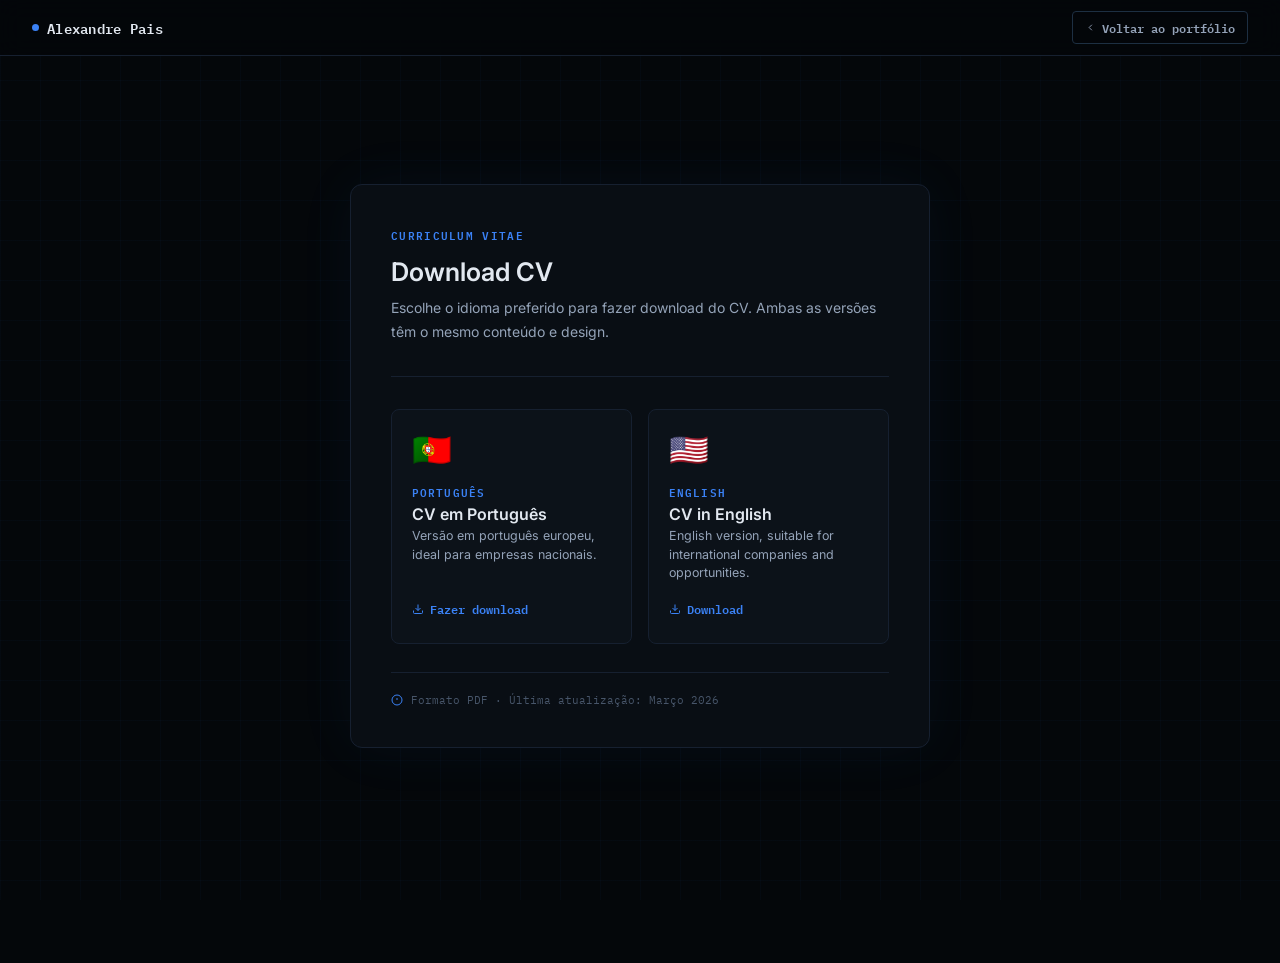
==== download.html @ 8b875305 "Added CV Download page + cvs" ====
<!DOCTYPE html>
<html lang="pt">
<head>
  <meta charset="UTF-8" />
  <meta name="viewport" content="width=device-width, initial-scale=1.0" />
  <title>Alexandre Pais — Download CV</title>
  <link rel="preconnect" href="https://fonts.googleapis.com" />
  <link href="https://fonts.googleapis.com/css2?family=IBM+Plex+Mono:wght@400;600&family=Inter:wght@400;500;600&display=swap" rel="stylesheet" />
  <style>
    :root {
      --bg:       #04070a;
      --surface:  #090e14;
      --surface2: #0c1219;
      --border:   #162030;
      --border2:  #1d2f42;
      --accent:   #3b82f6;
      --accent-d: #1d4ed8;
      --accent-g: #60a5fa;
      --accent-glow: rgba(59,130,246,0.15);
      --text:     #e2e8f0;
      --sub:      #94a3b8;
      --muted:    #475569;
      --mono:     'IBM Plex Mono', monospace;
      --sans:     'Inter', sans-serif;
    }

    *, *::before, *::after { box-sizing: border-box; margin: 0; padding: 0; }

    html, body {
      height: 100%;
      background: var(--bg);
      color: var(--text);
      font-family: var(--sans);
      overflow-x: hidden;
    }

    /* ── Scrollbar ── */
    ::-webkit-scrollbar { width: 4px; }
    ::-webkit-scrollbar-track { background: var(--bg); }
    ::-webkit-scrollbar-thumb { background: var(--border2); border-radius: 2px; }

    /* ── Grid background ── */
    body::before {
      content: '';
      position: fixed; inset: 0;
      background-image:
        linear-gradient(rgba(59,130,246,0.03) 1px, transparent 1px),
        linear-gradient(90deg, rgba(59,130,246,0.03) 1px, transparent 1px);
      background-size: 40px 40px;
      pointer-events: none;
      z-index: 0;
    }

    /* ── Nav ── */
    nav {
      position: fixed; top: 0; left: 0; right: 0; z-index: 100;
      display: flex; align-items: center; justify-content: space-between;
      padding: 0 2rem; height: 56px;
      background: rgba(4,7,10,0.85);
      backdrop-filter: blur(12px);
      border-bottom: 1px solid var(--border);
    }
    .nav-brand {
      display: flex; align-items: center; gap: 0.5rem;
      font-family: var(--mono); font-size: 0.85rem; font-weight: 600;
      color: var(--text); text-decoration: none; letter-spacing: 0.02em;
    }
    .nav-brand .dot { width: 7px; height: 7px; border-radius: 50%; background: var(--accent); }
    .nav-back {
      font-family: var(--mono); font-size: 0.72rem; font-weight: 600;
      color: var(--sub); text-decoration: none;
      padding: 0.35rem 0.75rem;
      border: 1px solid var(--border2); border-radius: 4px;
      transition: all 0.15s; display: flex; align-items: center; gap: 0.4rem;
    }
    .nav-back:hover { color: var(--text); border-color: var(--sub); }
    .nav-back svg { width: 11px; height: 11px; }

    /* ── Main ── */
    main {
      position: relative; z-index: 1;
      min-height: 100vh;
      display: flex; align-items: center; justify-content: center;
      padding: 5rem 1.5rem 3rem;
    }

    .card {
      width: 100%; max-width: 580px;
      background: var(--surface);
      border: 1px solid var(--border);
      border-radius: 12px;
      padding: 2.5rem;
      box-shadow: 0 0 60px rgba(59,130,246,0.06);
    }

    /* ── Card header ── */
    .card-label {
      font-family: var(--mono); font-size: 0.68rem; font-weight: 600;
      color: var(--accent); letter-spacing: 0.12em; text-transform: uppercase;
      margin-bottom: 0.75rem;
    }
    .card-title {
      font-size: 1.6rem; font-weight: 600;
      color: var(--text); line-height: 1.25;
      margin-bottom: 0.5rem;
    }
    .card-sub {
      font-size: 0.875rem; color: var(--sub); line-height: 1.7;
      margin-bottom: 2rem;
    }

    /* ── Divider ── */
    .divider {
      height: 1px; background: var(--border);
      margin-bottom: 2rem;
    }

    /* ── CV Option cards ── */
    .cv-options {
      display: grid; grid-template-columns: 1fr 1fr; gap: 1rem;
    }
    @media (max-width: 480px) {
      .cv-options { grid-template-columns: 1fr; }
    }

    .cv-card {
      background: var(--surface2);
      border: 1px solid var(--border);
      border-radius: 8px;
      padding: 1.5rem 1.25rem;
      text-decoration: none;
      display: flex; flex-direction: column; gap: 1rem;
      transition: all 0.2s; cursor: pointer;
      position: relative; overflow: hidden;
    }
    .cv-card::before {
      content: '';
      position: absolute; top: 0; left: 0; right: 0; height: 2px;
      background: var(--accent);
      transform: scaleX(0); transform-origin: left;
      transition: transform 0.25s ease;
    }
    .cv-card:hover {
      border-color: rgba(59,130,246,0.4);
      background: rgba(12,18,25,0.9);
      box-shadow: 0 0 30px rgba(59,130,246,0.08);
      transform: translateY(-2px);
    }
    .cv-card:hover::before { transform: scaleX(1); }

    .cv-flag {
      font-size: 2rem; line-height: 1;
    }
    .cv-lang {
      font-family: var(--mono); font-size: 0.7rem; font-weight: 600;
      color: var(--accent); letter-spacing: 0.1em; text-transform: uppercase;
      margin-bottom: 0.2rem;
    }
    .cv-name {
      font-size: 1rem; font-weight: 600; color: var(--text);
      margin-bottom: 0.2rem;
    }
    .cv-desc {
      font-size: 0.78rem; color: var(--sub); line-height: 1.5;
    }
    .cv-btn {
      display: flex; align-items: center; gap: 0.4rem;
      font-family: var(--mono); font-size: 0.72rem; font-weight: 600;
      color: var(--accent);
      margin-top: auto;
    }
    .cv-btn svg { width: 12px; height: 12px; flex-shrink: 0; }

    /* ── Footer note ── */
    .card-note {
      margin-top: 1.75rem;
      padding-top: 1.25rem;
      border-top: 1px solid var(--border);
      display: flex; align-items: center; gap: 0.5rem;
      font-family: var(--mono); font-size: 0.68rem; color: var(--muted);
    }
    .card-note svg { width: 12px; height: 12px; flex-shrink: 0; color: var(--accent); }

    /* ── Footer ── */
    footer {
      position: relative; z-index: 1;
      text-align: center;
      padding: 1.5rem;
      border-top: 1px solid var(--border);
      font-family: var(--mono); font-size: 0.68rem; color: var(--muted);
    }
    footer a { color: var(--accent); text-decoration: none; }
    footer a:hover { text-decoration: underline; }
  </style>
</head>
<body>

  <!-- Nav -->
  <nav>
    <a href="index.html" class="nav-brand">
      <div class="dot"></div>
      Alexandre Pais
    </a>
    <a href="index.html" class="nav-back">
      <svg viewBox="0 0 24 24" fill="none" stroke="currentColor" stroke-width="2">
        <polyline points="15 18 9 12 15 6"/>
      </svg>
      Voltar ao portfólio
    </a>
  </nav>

  <main>
    <div class="card">
      <p class="card-label">Curriculum Vitae</p>
      <h1 class="card-title">Download CV</h1>
      <p class="card-sub">Escolhe o idioma preferido para fazer download do CV. Ambas as versões têm o mesmo conteúdo e design.</p>

      <div class="divider"></div>

      <div class="cv-options">

        <!-- Portuguese -->
        <a href="Alexandre_Pais_CV.pdf" download="Alexandre_Pais_CV_PT.pdf" class="cv-card">
          <div class="cv-flag">🇵🇹</div>
          <div>
            <p class="cv-lang">Português</p>
            <p class="cv-name">CV em Português</p>
            <p class="cv-desc">Versão em português europeu, ideal para empresas nacionais.</p>
          </div>
          <div class="cv-btn">
            <svg viewBox="0 0 24 24" fill="none" stroke="currentColor" stroke-width="2">
              <path d="M21 15v4a2 2 0 0 1-2 2H5a2 2 0 0 1-2-2v-4"/>
              <polyline points="7 10 12 15 17 10"/>
              <line x1="12" y1="15" x2="12" y2="3"/>
            </svg>
            Fazer download
          </div>
        </a>

        <!-- English -->
        <a href="Alexandre_Pais_CV_EN.pdf" download="Alexandre_Pais_CV_EN.pdf" class="cv-card">
          <div class="cv-flag">🇺🇸</div>
          <div>
            <p class="cv-lang">English</p>
            <p class="cv-name">CV in English</p>
            <p class="cv-desc">English version, suitable for international companies and opportunities.</p>
          </div>
          <div class="cv-btn">
            <svg viewBox="0 0 24 24" fill="none" stroke="currentColor" stroke-width="2">
              <path d="M21 15v4a2 2 0 0 1-2 2H5a2 2 0 0 1-2-2v-4"/>
              <polyline points="7 10 12 15 17 10"/>
              <line x1="12" y1="15" x2="12" y2="3"/>
            </svg>
            Download
          </div>
        </a>

      </div>

      <div class="card-note">
        <svg viewBox="0 0 24 24" fill="none" stroke="currentColor" stroke-width="2">
          <circle cx="12" cy="12" r="10"/><line x1="12" y1="8" x2="12" y2="12"/><line x1="12" y1="16" x2="12.01" y2="16"/>
        </svg>
        Formato PDF · Última atualização: Março 2026
      </div>
    </div>
  </main>

  <footer>
    © 2026 Alexandre Pais —
    <a href="https://github.com/AlexPaisDev" target="_blank">GitHub</a> ·
    <a href="https://linkedin.com/in/alexandre-pais-6740a91b2" target="_blank">LinkedIn</a>
  </footer>

</body>
</html>
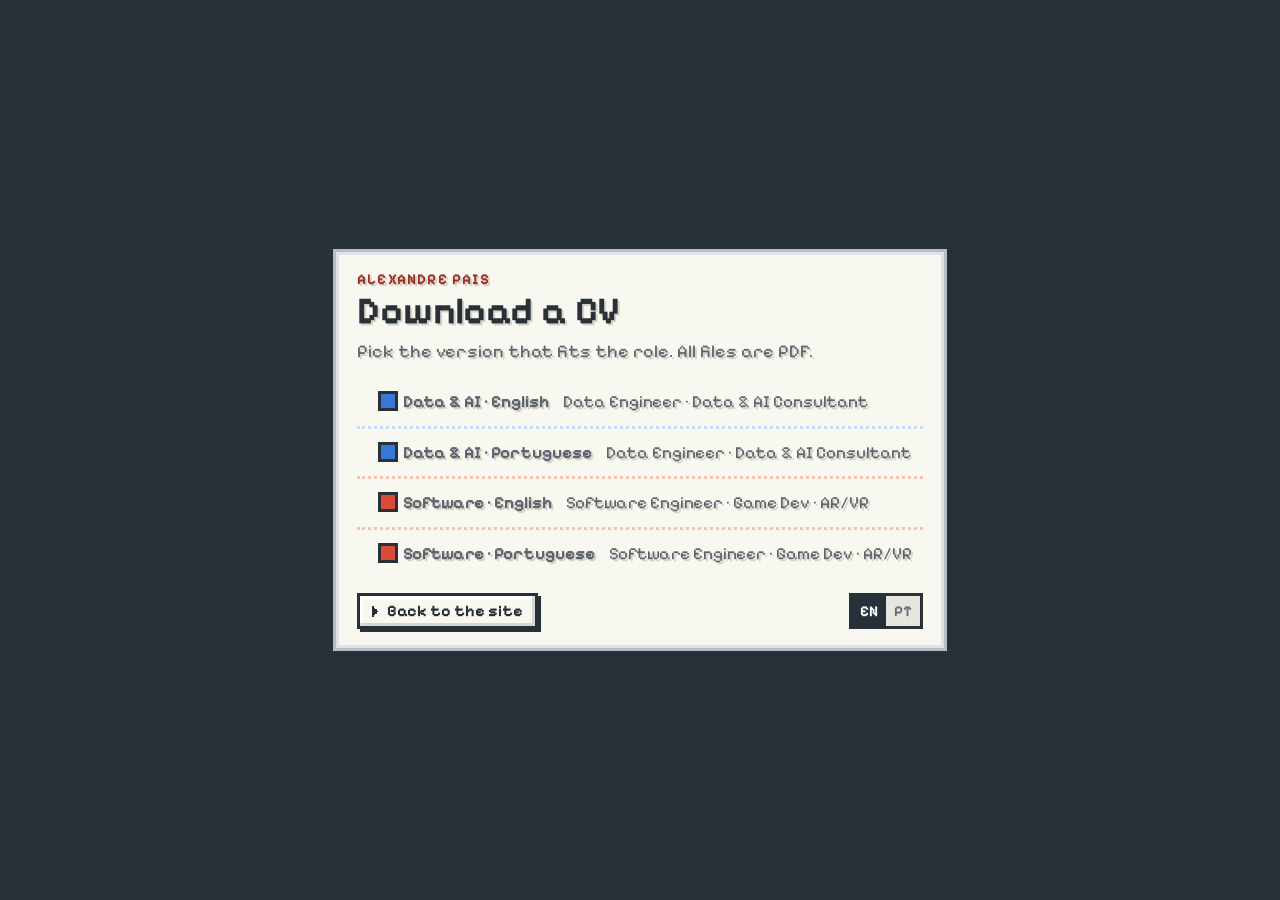
==== commit 514f1e1b: "Rebuild site as a two-sided pixel portfolio (data & software) - Start page lets visitors pick a side" ====
--- a/download.html
+++ b/download.html
@@ -1,276 +1,76 @@
 <!DOCTYPE html>
-<html lang="pt">
+<!--
+  CV DOWNLOAD PAGE. Lists every CV PDF in the repository root.
+  The PDFs are built by tools/cv/build_cvs.py (see README). To add a CV, add one <li> below.
+-->
+<html lang="en">
 <head>
-  <meta charset="UTF-8" />
-  <meta name="viewport" content="width=device-width, initial-scale=1.0" />
-  <title>Alexandre Pais — Download CV</title>
-  <link rel="preconnect" href="https://fonts.googleapis.com" />
-  <link href="https://fonts.googleapis.com/css2?family=IBM+Plex+Mono:wght@400;600&family=Inter:wght@400;500;600&display=swap" rel="stylesheet" />
+  <meta charset="UTF-8">
+  <meta name="viewport" content="width=device-width, initial-scale=1">
+  <title>Alexandre Pais · CV</title>
+  <meta name="description" content="Download Alexandre Pais's CV: Data & AI or Software Engineering, in English or Portuguese.">
+  <meta name="theme-color" content="#283038">
+  <link rel="canonical" href="https://alexpaisdev.github.io/download.html">
+  <meta property="og:title" content="Alexandre Pais · CV">
+  <meta property="og:image" content="https://alexpaisdev.github.io/assets/img/og-image.png">
+  <link rel="icon" href="assets/img/favicon.svg" type="image/svg+xml">
+  <link rel="apple-touch-icon" href="assets/img/apple-touch-icon.png">
+  <link rel="preconnect" href="https://fonts.googleapis.com">
+  <link rel="preconnect" href="https://fonts.gstatic.com" crossorigin>
+  <link href="https://fonts.googleapis.com/css2?family=Pixelify+Sans:wght@400;500;600;700&display=swap" rel="stylesheet">
+  <link rel="stylesheet" href="assets/css/pixel.css">
   <style>
-    :root {
-      --bg:       #04070a;
-      --surface:  #090e14;
-      --surface2: #0c1219;
-      --border:   #162030;
-      --border2:  #1d2f42;
-      --accent:   #3b82f6;
-      --accent-d: #1d4ed8;
-      --accent-g: #60a5fa;
-      --accent-glow: rgba(59,130,246,0.15);
-      --text:     #e2e8f0;
-      --sub:      #94a3b8;
-      --muted:    #475569;
-      --mono:     'IBM Plex Mono', monospace;
-      --sans:     'Inter', sans-serif;
-    }
-
-    *, *::before, *::after { box-sizing: border-box; margin: 0; padding: 0; }
-
-    html, body {
-      height: 100%;
-      background: var(--bg);
-      color: var(--text);
-      font-family: var(--sans);
-      overflow-x: hidden;
-    }
-
-    /* ── Scrollbar ── */
-    ::-webkit-scrollbar { width: 4px; }
-    ::-webkit-scrollbar-track { background: var(--bg); }
-    ::-webkit-scrollbar-thumb { background: var(--border2); border-radius: 2px; }
-
-    /* ── Grid background ── */
-    body::before {
-      content: '';
-      position: fixed; inset: 0;
-      background-image:
-        linear-gradient(rgba(59,130,246,0.03) 1px, transparent 1px),
-        linear-gradient(90deg, rgba(59,130,246,0.03) 1px, transparent 1px);
-      background-size: 40px 40px;
-      pointer-events: none;
-      z-index: 0;
-    }
-
-    /* ── Nav ── */
-    nav {
-      position: fixed; top: 0; left: 0; right: 0; z-index: 100;
-      display: flex; align-items: center; justify-content: space-between;
-      padding: 0 2rem; height: 56px;
-      background: rgba(4,7,10,0.85);
-      backdrop-filter: blur(12px);
-      border-bottom: 1px solid var(--border);
-    }
-    .nav-brand {
-      display: flex; align-items: center; gap: 0.5rem;
-      font-family: var(--mono); font-size: 0.85rem; font-weight: 600;
-      color: var(--text); text-decoration: none; letter-spacing: 0.02em;
-    }
-    .nav-brand .dot { width: 7px; height: 7px; border-radius: 50%; background: var(--accent); }
-    .nav-back {
-      font-family: var(--mono); font-size: 0.72rem; font-weight: 600;
-      color: var(--sub); text-decoration: none;
-      padding: 0.35rem 0.75rem;
-      border: 1px solid var(--border2); border-radius: 4px;
-      transition: all 0.15s; display: flex; align-items: center; gap: 0.4rem;
-    }
-    .nav-back:hover { color: var(--text); border-color: var(--sub); }
-    .nav-back svg { width: 11px; height: 11px; }
-
-    /* ── Main ── */
-    main {
-      position: relative; z-index: 1;
-      min-height: 100vh;
-      display: flex; align-items: center; justify-content: center;
-      padding: 5rem 1.5rem 3rem;
-    }
-
-    .card {
-      width: 100%; max-width: 580px;
-      background: var(--surface);
-      border: 1px solid var(--border);
-      border-radius: 12px;
-      padding: 2.5rem;
-      box-shadow: 0 0 60px rgba(59,130,246,0.06);
-    }
-
-    /* ── Card header ── */
-    .card-label {
-      font-family: var(--mono); font-size: 0.68rem; font-weight: 600;
-      color: var(--accent); letter-spacing: 0.12em; text-transform: uppercase;
-      margin-bottom: 0.75rem;
-    }
-    .card-title {
-      font-size: 1.6rem; font-weight: 600;
-      color: var(--text); line-height: 1.25;
-      margin-bottom: 0.5rem;
-    }
-    .card-sub {
-      font-size: 0.875rem; color: var(--sub); line-height: 1.7;
-      margin-bottom: 2rem;
-    }
-
-    /* ── Divider ── */
-    .divider {
-      height: 1px; background: var(--border);
-      margin-bottom: 2rem;
-    }
-
-    /* ── CV Option cards ── */
-    .cv-options {
-      display: grid; grid-template-columns: 1fr 1fr; gap: 1rem;
-    }
-    @media (max-width: 480px) {
-      .cv-options { grid-template-columns: 1fr; }
-    }
-
-    .cv-card {
-      background: var(--surface2);
-      border: 1px solid var(--border);
-      border-radius: 8px;
-      padding: 1.5rem 1.25rem;
-      text-decoration: none;
-      display: flex; flex-direction: column; gap: 1rem;
-      transition: all 0.2s; cursor: pointer;
-      position: relative; overflow: hidden;
-    }
-    .cv-card::before {
-      content: '';
-      position: absolute; top: 0; left: 0; right: 0; height: 2px;
-      background: var(--accent);
-      transform: scaleX(0); transform-origin: left;
-      transition: transform 0.25s ease;
-    }
-    .cv-card:hover {
-      border-color: rgba(59,130,246,0.4);
-      background: rgba(12,18,25,0.9);
-      box-shadow: 0 0 30px rgba(59,130,246,0.08);
-      transform: translateY(-2px);
-    }
-    .cv-card:hover::before { transform: scaleX(1); }
-
-    .cv-flag {
-      font-size: 2rem; line-height: 1;
-    }
-    .cv-lang {
-      font-family: var(--mono); font-size: 0.7rem; font-weight: 600;
-      color: var(--accent); letter-spacing: 0.1em; text-transform: uppercase;
-      margin-bottom: 0.2rem;
-    }
-    .cv-name {
-      font-size: 1rem; font-weight: 600; color: var(--text);
-      margin-bottom: 0.2rem;
-    }
-    .cv-desc {
-      font-size: 0.78rem; color: var(--sub); line-height: 1.5;
-    }
-    .cv-btn {
-      display: flex; align-items: center; gap: 0.4rem;
-      font-family: var(--mono); font-size: 0.72rem; font-weight: 600;
-      color: var(--accent);
-      margin-top: auto;
-    }
-    .cv-btn svg { width: 12px; height: 12px; flex-shrink: 0; }
-
-    /* ── Footer note ── */
-    .card-note {
-      margin-top: 1.75rem;
-      padding-top: 1.25rem;
-      border-top: 1px solid var(--border);
-      display: flex; align-items: center; gap: 0.5rem;
-      font-family: var(--mono); font-size: 0.68rem; color: var(--muted);
-    }
-    .card-note svg { width: 12px; height: 12px; flex-shrink: 0; color: var(--accent); }
-
-    /* ── Footer ── */
-    footer {
-      position: relative; z-index: 1;
-      text-align: center;
-      padding: 1.5rem;
-      border-top: 1px solid var(--border);
-      font-family: var(--mono); font-size: 0.68rem; color: var(--muted);
-    }
-    footer a { color: var(--accent); text-decoration: none; }
-    footer a:hover { text-decoration: underline; }
+    /* page-specific layout; everything else comes from pixel.css */
+    .dl { min-height: 100vh; display: grid; place-items: center; padding: 32px 16px; background: var(--ink); }
+    .dl-card { width: min(620px, 100%); border-image-source: var(--frame-plain); }
+    .dl-card h1 { font-size: clamp(28px, 5vw, 38px); color: var(--ink); }
+    .dl-sub { margin: 4px 0 14px; color: var(--muted); }
+    .dl-list li { gap: 0; }
+    .dl-list a { gap: 2px 14px; }
+    .dl-list .swatch { display: inline-block; width: 14px; height: 14px; margin-right: 8px; background: var(--c1); box-shadow: 0 0 0 3px var(--ink); vertical-align: -1px; }
+    .dl-foot { display: flex; flex-wrap: wrap; gap: 12px; margin-top: 16px; }
+    .dl .lang { border-color: var(--ink); background: #e6e6de; margin-left: auto; }
+    .dl .lang button { color: var(--ink); }
+    .dl .lang button[aria-pressed="true"] { background: var(--ink); color: #fff; }
   </style>
 </head>
 <body>
-
-  <!-- Nav -->
-  <nav>
-    <a href="index.html" class="nav-brand">
-      <div class="dot"></div>
-      Alexandre Pais
-    </a>
-    <a href="index.html" class="nav-back">
-      <svg viewBox="0 0 24 24" fill="none" stroke="currentColor" stroke-width="2">
-        <polyline points="15 18 9 12 15 6"/>
-      </svg>
-      Voltar ao portfólio
-    </a>
-  </nav>
-
-  <main>
-    <div class="card">
-      <p class="card-label">Curriculum Vitae</p>
-      <h1 class="card-title">Download CV</h1>
-      <p class="card-sub">Escolhe o idioma preferido para fazer download do CV. Ambas as versões têm o mesmo conteúdo e design.</p>
-
-      <div class="divider"></div>
-
-      <div class="cv-options">
-
-        <!-- Portuguese -->
-        <a href="Alexandre_Pais_CV.pdf" download="Alexandre_Pais_CV_PT.pdf" class="cv-card">
-          <div class="cv-flag">🇵🇹</div>
-          <div>
-            <p class="cv-lang">Português</p>
-            <p class="cv-name">CV em Português</p>
-            <p class="cv-desc">Versão em português europeu, ideal para empresas nacionais.</p>
-          </div>
-          <div class="cv-btn">
-            <svg viewBox="0 0 24 24" fill="none" stroke="currentColor" stroke-width="2">
-              <path d="M21 15v4a2 2 0 0 1-2 2H5a2 2 0 0 1-2-2v-4"/>
-              <polyline points="7 10 12 15 17 10"/>
-              <line x1="12" y1="15" x2="12" y2="3"/>
-            </svg>
-            Fazer download
-          </div>
-        </a>
-
-        <!-- English -->
-        <a href="Alexandre_Pais_CV_EN.pdf" download="Alexandre_Pais_CV_EN.pdf" class="cv-card">
-          <div class="cv-flag">🇺🇸</div>
-          <div>
-            <p class="cv-lang">English</p>
-            <p class="cv-name">CV in English</p>
-            <p class="cv-desc">English version, suitable for international companies and opportunities.</p>
-          </div>
-          <div class="cv-btn">
-            <svg viewBox="0 0 24 24" fill="none" stroke="currentColor" stroke-width="2">
-              <path d="M21 15v4a2 2 0 0 1-2 2H5a2 2 0 0 1-2-2v-4"/>
-              <polyline points="7 10 12 15 17 10"/>
-              <line x1="12" y1="15" x2="12" y2="3"/>
-            </svg>
-            Download
-          </div>
-        </a>
-
-      </div>
-
-      <div class="card-note">
-        <svg viewBox="0 0 24 24" fill="none" stroke="currentColor" stroke-width="2">
-          <circle cx="12" cy="12" r="10"/><line x1="12" y1="8" x2="12" y2="12"/><line x1="12" y1="16" x2="12.01" y2="16"/>
-        </svg>
-        Formato PDF · Última atualização: Março 2026
+  <main class="dl">
+    <div class="win dl-card">
+      <p class="win-label">Alexandre Pais</p>
+      <h1 data-i18n="dl.title">Download a CV</h1>
+      <p class="dl-sub" data-i18n="dl.sub">Pick the version that fits the role. All files are PDF.</p>
+      <ul class="menu-list dl-list">
+        <li class="theme-data"><a href="Alexandre_Pais_CV_Data_EN.pdf" download><b><span class="swatch" aria-hidden="true"></span><span data-i18n="dl.dataEn">Data &amp; AI · English</span></b><span data-i18n="dl.dataRole">Data Engineer · Data &amp; AI Consultant</span></a></li>
+        <li class="theme-data"><a href="Alexandre_Pais_CV_Data_PT.pdf" download><b><span class="swatch" aria-hidden="true"></span><span data-i18n="dl.dataPt">Data &amp; AI · Portuguese</span></b><span data-i18n="dl.dataRole">Data Engineer · Data &amp; AI Consultant</span></a></li>
+        <li class="theme-soft"><a href="Alexandre_Pais_CV_EN.pdf" download><b><span class="swatch" aria-hidden="true"></span><span data-i18n="dl.softEn">Software · English</span></b><span data-i18n="dl.softRole">Software Engineer · Game Dev · AR/VR</span></a></li>
+        <li class="theme-soft"><a href="Alexandre_Pais_CV_PT.pdf" download><b><span class="swatch" aria-hidden="true"></span><span data-i18n="dl.softPt">Software · Portuguese</span></b><span data-i18n="dl.softRole">Software Engineer · Game Dev · AR/VR</span></a></li>
+      </ul>
+      <div class="dl-foot">
+        <a class="pbtn pbtn-sm" href="./"><span class="cur" aria-hidden="true"></span><span data-i18n="dl.back">Back to the site</span></a>
+        <div class="lang" role="group" aria-label="Language">
+          <button type="button" data-lang="en" aria-pressed="true">EN</button>
+          <button type="button" data-lang="pt" aria-pressed="false">PT</button>
+        </div>
       </div>
     </div>
   </main>
 
-  <footer>
-    © 2026 Alexandre Pais —
-    <a href="https://github.com/AlexPaisDev" target="_blank">GitHub</a> ·
-    <a href="https://linkedin.com/in/alexandre-pais-6740a91b2" target="_blank">LinkedIn</a>
-  </footer>
-
+  <script>
+    /* Portuguese strings for this page (same mechanism as the other pages, kept inline because they're few). */
+    window.I18N_PT = {
+      'meta.title': 'Alexandre Pais · CV',
+      'dl.title': 'Descarregar um CV',
+      'dl.sub': 'Escolhe a versão que encaixa na função. Ficheiros PDF.',
+      'dl.dataEn': 'Dados &amp; IA · Inglês',
+      'dl.dataPt': 'Dados &amp; IA · Português',
+      'dl.dataRole': 'Data Engineer · Consultor de Dados &amp; IA',
+      'dl.softEn': 'Software · Inglês',
+      'dl.softPt': 'Software · Português',
+      'dl.softRole': 'Engenheiro de Software · Game Dev · AR/VR',
+      'dl.back': 'Voltar ao site',
+    };
+  </script>
+  <script src="assets/js/site.js" defer></script>
 </body>
 </html>
--- a/assets/css/pixel.css
+++ b/assets/css/pixel.css
@@ -0,0 +1,405 @@
+/* GENERATED:START by tools/pixel_art.py. Do not edit this block by hand: change the
+   colours/shapes in that script and run it. Window frames, background tiles, scenery
+   strips and cursor shapes, as tiny inline SVGs. */
+:root {
+  --frame-ruby: url("data:image/svg+xml,%3Csvg xmlns='http://www.w3.org/2000/svg' width='7' height='7' viewBox='0 0 7 7' shape-rendering='crispEdges'%3E%3Cpath fill='%23283038' d='M1 0h5v1H1zM0 1h1v5H0zM6 1h1v5H6zM1 6h5v1H1z'/%3E%3Cpath fill='%23d84a3a' d='M1 1h5v5H1z'/%3E%3Cpath fill='%23f4a08a' d='M2 2h3v3H2z'/%3E%3Cpath fill='%23f8f8f0' d='M3 3h1v1H3z'/%3E%3C/svg%3E");
+  --frame-ruby-alt: url("data:image/svg+xml,%3Csvg xmlns='http://www.w3.org/2000/svg' width='7' height='7' viewBox='0 0 7 7' shape-rendering='crispEdges'%3E%3Cpath fill='%23283038' d='M1 0h5v1H1zM0 1h1v5H0zM6 1h1v5H6zM1 6h5v1H1z'/%3E%3Cpath fill='%23f0a030' d='M1 1h5v5H1z'/%3E%3Cpath fill='%23f8d488' d='M2 2h3v3H2z'/%3E%3Cpath fill='%23f8f8f0' d='M3 3h1v1H3z'/%3E%3C/svg%3E");
+  --frame-sapph: url("data:image/svg+xml,%3Csvg xmlns='http://www.w3.org/2000/svg' width='7' height='7' viewBox='0 0 7 7' shape-rendering='crispEdges'%3E%3Cpath fill='%23283038' d='M1 0h5v1H1zM0 1h1v5H0zM6 1h1v5H6zM1 6h5v1H1z'/%3E%3Cpath fill='%233a78d8' d='M1 1h5v5H1z'/%3E%3Cpath fill='%2398c0f4' d='M2 2h3v3H2z'/%3E%3Cpath fill='%23f8f8f0' d='M3 3h1v1H3z'/%3E%3C/svg%3E");
+  --frame-sapph-alt: url("data:image/svg+xml,%3Csvg xmlns='http://www.w3.org/2000/svg' width='7' height='7' viewBox='0 0 7 7' shape-rendering='crispEdges'%3E%3Cpath fill='%23283038' d='M1 0h5v1H1zM0 1h1v5H0zM6 1h1v5H6zM1 6h5v1H1z'/%3E%3Cpath fill='%2338b8d8' d='M1 1h5v5H1z'/%3E%3Cpath fill='%23a8e4f0' d='M2 2h3v3H2z'/%3E%3Cpath fill='%23f8f8f0' d='M3 3h1v1H3z'/%3E%3C/svg%3E");
+  --frame-plain: url("data:image/svg+xml,%3Csvg xmlns='http://www.w3.org/2000/svg' width='7' height='7' viewBox='0 0 7 7' shape-rendering='crispEdges'%3E%3Cpath fill='%23283038' d='M1 0h5v1H1zM0 1h1v5H0zM6 1h1v5H6zM1 6h5v1H1z'/%3E%3Cpath fill='%23b8bcc4' d='M1 1h5v5H1z'/%3E%3Cpath fill='%23e0e2e6' d='M2 2h3v3H2z'/%3E%3Cpath fill='%23f8f8f0' d='M3 3h1v1H3z'/%3E%3C/svg%3E");
+  --tile-ruby: url("data:image/svg+xml,%3Csvg xmlns='http://www.w3.org/2000/svg' width='8' height='8' viewBox='0 0 8 8' shape-rendering='crispEdges'%3E%3Crect width='8' height='8' fill='%23f7dccb'/%3E%3Cpath fill='%23f2cfb9' d='M0 0h4v1H0zM1 1h4v1H1zM2 2h4v1H2zM3 3h4v1H3zM4 4h4v1H4zM5 5h3v1H5zM0 5h1v1H0zM6 6h2v1H6zM0 6h2v1H0zM7 7h1v1H7zM0 7h3v1H0z'/%3E%3C/svg%3E");
+  --tile-sapph: url("data:image/svg+xml,%3Csvg xmlns='http://www.w3.org/2000/svg' width='8' height='8' viewBox='0 0 8 8' shape-rendering='crispEdges'%3E%3Crect width='8' height='8' fill='%23d3e5f8'/%3E%3Cpath fill='%23c6dcf4' d='M0 0h4v1H0zM1 1h4v1H1zM2 2h4v1H2zM3 3h4v1H3zM4 4h4v1H4zM5 5h3v1H5zM0 5h1v1H0zM6 6h2v1H6zM0 6h2v1H0zM7 7h1v1H7zM0 7h3v1H0z'/%3E%3C/svg%3E");
+  --scene-sapph: url("data:image/svg+xml,%3Csvg xmlns='http://www.w3.org/2000/svg' width='32' height='12' viewBox='0 0 32 12' shape-rendering='crispEdges'%3E%3Cpath fill='%23e8f4ff' d='M20 2h9v1h-9zM18 3h2v1h-2zM29 3h2v1h-2zM0 4h2v1h-2zM15 4h3v1h-3zM31 4h1v1h-1zM2 5h2v1h-2zM13 5h2v1h-2zM4 6h9v1h-9z'/%3E%3Cpath fill='%235a98e8' d='M20 3h9v1h-9zM18 4h2v1h-2zM29 4h2v1h-2zM0 5h2v1h-2zM15 5h3v1h-3zM31 5h1v1h-1zM2 6h2v1h-2zM13 6h2v1h-2zM4 7h9v1h-9zM27 8h1v1h-1zM6 9h2v1h-2zM21 10h2v1h-2z'/%3E%3Cpath fill='%232c5aa8' d='M20 4h9v1h-9zM18 5h13v1h-13zM0 6h2v1h-2zM15 6h17v1h-17zM0 7h4v1h-4zM13 7h19v1h-19zM0 8h32v1h-32z'/%3E%3Cpath fill='%2320468a' d='M0 9h32v1h-32zM0 10h32v1h-32zM0 11h32v1h-32z'/%3E%3C/svg%3E");
+  --scene-ruby: url("data:image/svg+xml,%3Csvg xmlns='http://www.w3.org/2000/svg' width='48' height='16' viewBox='0 0 48 16' shape-rendering='crispEdges'%3E%3Cpath fill='%23f08a64' d='M10 2h1v1h-1zM9 3h1v1h-1zM8 4h1v1h-1zM7 5h1v1h-1zM30 5h2v1h-2zM5 6h2v1h-2zM28 6h2v1h-2zM4 7h1v1h-1zM26 7h2v1h-2zM44 7h1v1h-1zM3 8h1v1h-1zM24 8h2v1h-2zM41 8h3v1h-3zM2 9h1v1h-1zM22 9h2v1h-2zM1 10h1v1h-1zM21 10h1v1h-1zM0 11h1v1h-1z'/%3E%3Cpath fill='%23c8503c' d='M10 3h2v1h-2zM9 4h2v1h-2zM12 4h2v1h-2zM8 5h3v1h-3zM14 5h1v1h-1zM32 5h1v1h-1zM7 6h4v1h-4zM15 6h1v1h-1zM30 6h2v1h-2zM33 6h2v1h-2zM5 7h6v1h-6zM16 7h1v1h-1zM28 7h4v1h-4zM35 7h2v1h-2zM4 8h7v1h-7zM17 8h2v1h-2zM26 8h6v1h-6zM37 8h2v1h-2zM44 8h2v1h-2zM3 9h8v1h-8zM19 9h1v1h-1zM24 9h8v1h-8zM39 9h6v1h-6zM46 9h1v1h-1zM2 10h9v1h-9zM20 10h1v1h-1zM22 10h10v1h-10zM41 10h4v1h-4zM47 10h1v1h-1zM1 11h10v1h-10zM21 11h11v1h-11zM41 11h4v1h-4zM0 12h11v1h-11zM21 12h11v1h-11zM41 12h4v1h-4z'/%3E%3Cpath fill='%239a3a2e' d='M11 4h1v1h-1zM11 5h3v1h-3zM11 6h4v1h-4zM32 6h1v1h-1zM11 7h5v1h-5zM32 7h3v1h-3zM11 8h6v1h-6zM32 8h5v1h-5zM11 9h8v1h-8zM32 9h7v1h-7zM45 9h1v1h-1zM11 10h9v1h-9zM32 10h9v1h-9zM45 10h2v1h-2zM11 11h10v1h-10zM32 11h9v1h-9zM45 11h3v1h-3zM11 12h10v1h-10zM32 12h9v1h-9zM45 12h3v1h-3z'/%3E%3Cpath fill='%237a2a24' d='M0 13h48v1h-48zM0 14h48v1h-48zM0 15h48v1h-48z'/%3E%3C/svg%3E");
+  --px-arrow: url("data:image/svg+xml,%3Csvg xmlns='http://www.w3.org/2000/svg' width='5' height='7' viewBox='0 0 5 7' shape-rendering='crispEdges'%3E%3Cpath d='M0 0h1v7H0zM1 1h1v5H1zM2 2h1v3H2zM3 3h1v1H3z'/%3E%3C/svg%3E");
+  --px-down: url("data:image/svg+xml,%3Csvg xmlns='http://www.w3.org/2000/svg' width='7' height='4' viewBox='0 0 7 4' shape-rendering='crispEdges'%3E%3Cpath d='M0 0h7v1H0zM1 1h5v1H1zM2 2h3v1H2zM3 3h1v1H3z'/%3E%3C/svg%3E");
+}
+/* GENERATED:END */
+
+/* =====================================================================
+   Pixel UI shared by every page, in the spirit of GBA-era handheld RPGs.
+   Software side = red / land.  Data side = blue / sea.
+   Sections, in order: base · themes · windows · buttons · top bar · reveal · hero ·
+   scenery · sections (quests, projects, data pipeline, thumbnails, menus, skills,
+   records, contact) · footer · responsive.   Start-page extras live in home.css.
+   ===================================================================== */
+:root {
+  --ink: #283038;
+  --text: #2c3036;
+  --muted: #5d636d;
+  --shadow: #d6d2c6;
+  --win: #f8f8f0;
+  --font: 'Pixelify Sans', 'Courier New', monospace;
+}
+/* THEMES. A page picks one with <html data-side="soft|data">; the entry page uses
+   the .theme-soft / .theme-data classes to show both at once. */
+:root, .theme-soft {
+  /* red / land (software) */
+  --c1: #d84a3a;
+  --c1d: #9c3026;
+  --c1l: #f6c2b4;
+  --c2: #f0a030;
+  --bar: #7e2630;
+  --bar-2: #521820;
+  --bar-text: #fff3e6;
+  --led: #3fb85a;
+  --frame: var(--frame-ruby);
+  --frame-alt: var(--frame-ruby-alt);
+  --tile: var(--tile-ruby);
+  --scene: var(--scene-ruby);
+  --scene-w: 144px;
+  --scene-h: 48px;
+  --scene-bg: #f7dccb;
+}
+html[data-side="data"], .theme-data {
+  /* blue / sea (data) */
+  --c1: #3a78d8;
+  --c1d: #24509c;
+  --c1l: #c4dbf8;
+  --c2: #38b8d8;
+  --bar: #1f3a78;
+  --bar-2: #12244e;
+  --bar-text: #eef5ff;
+  --frame: var(--frame-sapph);
+  --frame-alt: var(--frame-sapph-alt);
+  --tile: var(--tile-sapph);
+  --scene: var(--scene-sapph);
+  --scene-w: 96px;
+  --scene-h: 36px;
+  --scene-bg: #d3e5f8;
+}
+
+*, *::before, *::after { box-sizing: border-box; }
+html { scroll-behavior: smooth; scroll-padding-top: 76px; -webkit-text-size-adjust: 100%; }
+body {
+  margin: 0; min-height: 100vh; color: var(--text);
+  font: 400 18px/1.45 var(--font);
+  background: var(--tile) repeat; background-size: 24px 24px;
+  -webkit-font-smoothing: none; font-smooth: never;
+  overflow-x: clip;
+}
+h1, h2, h3, p { margin: 0; }
+h1, h2, h3 { font-weight: 700; line-height: 1.15; }
+a { color: inherit; }
+b, strong { font-weight: 700; }
+button, input, textarea { font: inherit; color: inherit; }
+button { cursor: pointer; }
+img, svg, canvas { display: block; }
+::selection { background: var(--c1); color: #fff; }
+:focus-visible { outline: 3px dashed var(--c1d); outline-offset: 3px; }
+
+.skip { position: fixed; left: 12px; top: -60px; z-index: 100; padding: 8px 12px; background: var(--ink); color: #fff; text-decoration: none; }
+.skip:focus { top: 12px; }
+.wrap { width: 100%; max-width: 1140px; margin: 0 auto; padding: 0 24px; }
+
+/* ---------- windows ---------- */
+.win {
+  position: relative;
+  border: 9px solid transparent;
+  border-image: var(--frame) 3 fill / 9px stretch;
+  padding: 14px 18px 16px;
+  text-shadow: 2px 2px 0 var(--shadow);
+  filter: drop-shadow(5px 5px 0 rgba(40, 48, 56, .22));
+}
+.quest.active { border-image-source: var(--frame-alt); }
+.win h3 { font-size: 22px; color: var(--ink); }
+.win-label { font-size: 15px; font-weight: 700; letter-spacing: .08em; text-transform: uppercase; color: var(--c1d); }
+
+/* the ▶ cursor and ▼ prompt are masks, so they take the text colour */
+.cur { display: inline-block; width: 10px; height: 14px; flex: none; background: currentColor; -webkit-mask: var(--px-arrow) center / contain no-repeat; mask: var(--px-arrow) center / contain no-repeat; }
+
+/* ---------- pixel buttons ---------- */
+.pbtn {
+  display: inline-flex; align-items: center; justify-content: center; gap: 9px; height: 46px; padding: 0 18px;
+  border: 3px solid var(--ink); background: var(--win); color: var(--ink);
+  font: 700 18px/1 var(--font); text-decoration: none; white-space: nowrap; text-shadow: none;
+  box-shadow: inset -3px -3px 0 rgba(40, 48, 56, .16), inset 3px 3px 0 #fff, 3px 3px 0 var(--ink);
+  transition: transform .06s steps(1), box-shadow .06s steps(1);
+}
+.pbtn:hover { background: #fff; }
+.pbtn:active { transform: translate(3px, 3px); box-shadow: inset -3px -3px 0 rgba(40, 48, 56, .16), inset 3px 3px 0 #fff, 0 0 0 var(--ink); }
+.pbtn-main { background: var(--c1); color: #fff; text-shadow: 2px 2px 0 var(--c1d); box-shadow: inset -3px -3px 0 var(--c1d), inset 3px 3px 0 rgba(255, 255, 255, .35), 3px 3px 0 var(--ink); }
+.pbtn-main:hover { background: var(--c1); filter: brightness(1.08); }
+.pbtn-ghost { background: rgba(248, 248, 240, .7); }
+.pbtn-sm { height: 36px; padding: 0 12px; font-size: 16px; gap: 7px; }
+.pbtn[disabled] { opacity: .6; cursor: progress; }
+.pbtn .cur { width: 8px; height: 12px; }
+
+.px-ic { display: inline-block; width: 24px; height: 24px; flex: none; }
+.px-ic svg { width: 100%; height: 100%; }
+.pbtn .px-ic { width: 20px; height: 20px; }
+
+/* ---------- top bar ---------- */
+.bar {
+  position: sticky; top: 0; z-index: 50; color: var(--bar-text);
+  background: var(--bar); border-top: 3px solid var(--c1); border-bottom: 3px solid var(--ink);
+  box-shadow: 0 3px 0 var(--bar-2);
+}
+.bar-row { max-width: 1360px; margin: 0 auto; padding: 0 24px; height: 62px; display: flex; align-items: center; gap: 18px; }
+.logo { font-size: 24px; font-weight: 700; text-decoration: none; text-shadow: 2px 2px 0 var(--bar-2); white-space: nowrap; }
+.menu-h { display: flex; gap: 4px; margin-left: auto; }
+.menu-h a {
+  position: relative; display: inline-flex; align-items: center; gap: 6px; padding: 6px 8px 6px 18px;
+  font-size: 18px; white-space: nowrap; text-decoration: none; text-shadow: 2px 2px 0 var(--bar-2);
+}
+.menu-h a::before { content: ''; position: absolute; left: 6px; top: 50%; width: 8px; height: 12px; margin-top: -6px; background: currentColor; -webkit-mask: var(--px-arrow) center / contain no-repeat; mask: var(--px-arrow) center / contain no-repeat; opacity: 0; }
+.menu-h a:hover::before, .menu-h a.active::before, .menu-h a:focus-visible::before { opacity: 1; }
+.menu-h a.active { color: #fff; }
+.bar-tools { display: flex; align-items: center; gap: 10px; }
+.lang { display: inline-flex; border: 3px solid var(--ink); background: var(--bar-2); }
+.lang button { height: 30px; padding: 0 8px; border: 0; background: transparent; font: 700 15px/1 var(--font); color: var(--bar-text); opacity: .65; }
+.lang button[aria-pressed="true"] { background: var(--win); color: var(--ink); opacity: 1; }
+.show-sm { display: none; }
+
+.startmenu { display: none; }
+
+/* ---------- reveal ---------- */
+.js .reveal { opacity: 0; transform: translateY(12px); transition: opacity .35s steps(4), transform .35s steps(4); }
+.js .reveal.in { opacity: 1; transform: none; }
+
+/* ---------- hero ---------- */
+.hero { display: grid; grid-template-columns: minmax(0, 1.15fr) minmax(0, .85fr); gap: 40px; align-items: start; padding: 52px 0 20px; }
+.eyebrow {
+  display: inline-block; padding: 6px 12px; background: var(--bar); color: var(--bar-text);
+  font-size: 16px; font-weight: 600; letter-spacing: .04em; text-shadow: 2px 2px 0 var(--bar-2);
+  box-shadow: 0 0 0 3px var(--ink), 4px 4px 0 3px rgba(40, 48, 56, .22);
+}
+.title {
+  margin: 26px 0 26px; font-size: clamp(56px, 8.6vw, 104px); line-height: .95; letter-spacing: .01em; color: var(--c1);
+  text-shadow:
+    3px 0 0 var(--ink), -3px 0 0 var(--ink), 0 3px 0 var(--ink), 0 -3px 0 var(--ink),
+    3px 3px 0 var(--ink), -3px -3px 0 var(--ink), 3px -3px 0 var(--ink), -3px 3px 0 var(--ink),
+    7px 7px 0 var(--c1d), 9px 9px 0 var(--ink);
+}
+.dialog { font-size: 20px; line-height: 1.5; padding: 16px 22px 22px; }
+.dialog p { min-height: 1.5em; }
+[data-type-text] { position: relative; }
+.tw-ghost { visibility: hidden; }
+.tw-live { position: absolute; left: 0; top: 0; right: 0; }
+.next { position: absolute; right: 14px; bottom: 6px; width: 14px; height: 8px; background: var(--c1); -webkit-mask: var(--px-down) center / contain no-repeat; mask: var(--px-down) center / contain no-repeat; opacity: 0; }
+.typed .next { opacity: 1; animation: bob 1s steps(2) infinite; }
+@keyframes bob { 50% { transform: translateY(3px); } }
+.actions { display: flex; flex-wrap: wrap; gap: 14px; margin-top: 24px; }
+
+.idcard { margin-top: 6px; }
+.id-body { display: grid; grid-template-columns: 108px minmax(0, 1fr); gap: 16px; margin-top: 12px; }
+.portrait { display: grid; place-items: center; width: 108px; height: 108px; border: 3px solid var(--ink); background: var(--c1l); background-image: linear-gradient(45deg, rgba(255, 255, 255, .35) 25%, transparent 25%, transparent 75%, rgba(255, 255, 255, .35) 75%), linear-gradient(45deg, rgba(255, 255, 255, .35) 25%, transparent 25%, transparent 75%, rgba(255, 255, 255, .35) 75%); background-size: 12px 12px; background-position: 0 0, 6px 6px; }
+.portrait .px-ic { width: 80px; height: 80px; }
+.id-fields { margin: 0; display: grid; gap: 4px; }
+.id-fields div { display: grid; grid-template-columns: 76px minmax(0, 1fr); gap: 8px; padding-bottom: 4px; border-bottom: 3px dotted var(--c1l); }
+.id-fields dt { font-size: 15px; font-weight: 700; text-transform: uppercase; color: var(--c1d); padding-top: 2px; }
+.id-fields dd { margin: 0; font-size: 18px; min-width: 0; }
+.id-status { display: flex; align-items: flex-start; gap: 10px; margin-top: 14px; font-size: 17px; }
+.led { width: 12px; height: 12px; margin-top: 5px; flex: none; background: var(--led); box-shadow: 0 0 0 3px var(--ink); animation: blink 1.6s steps(1) infinite; }
+@keyframes blink { 60% { background: #a8f0b8; } }
+.id-badges { margin-top: 16px; padding-top: 12px; border-top: 3px solid var(--c1l); }
+.id-badges ul { margin: 10px 0 0; padding: 0; list-style: none; display: grid; grid-template-columns: 1fr 1fr; gap: 10px 14px; }
+.id-badges li { display: flex; align-items: center; gap: 10px; font-size: 16px; line-height: 1.2; }
+.id-badges .px-ic { width: 32px; height: 32px; }
+
+/* scenery band under the hero: mountains (software) or waves (data) */
+.scene { height: var(--scene-h); margin: 36px calc(50% - 50vw) 0; background: var(--scene) repeat-x left bottom; background-size: var(--scene-w) var(--scene-h); border-bottom: 3px solid var(--ink); }
+.js .scene { animation: drift 30s linear infinite; }
+html[data-side="data"] .scene { animation-duration: 14s; }
+@keyframes drift { to { background-position: calc(var(--scene-w) * -4) bottom; } }
+
+/* ---------- sections ---------- */
+.sec { margin-top: 64px; }
+.sec-tab { display: inline-flex; align-items: baseline; gap: 12px; margin-bottom: 18px; padding: 6px 16px 8px; border: 9px solid transparent; border-image: var(--frame-alt) 3 fill / 9px stretch; font-size: 26px; color: var(--ink); text-shadow: 2px 2px 0 var(--shadow); filter: drop-shadow(5px 5px 0 rgba(40, 48, 56, .22)); text-transform: uppercase; letter-spacing: .04em; }
+.sec-tab small { font-size: 16px; font-weight: 500; color: var(--muted); text-transform: none; letter-spacing: 0; }
+.sub-tab { margin: 36px 0 6px; font-size: 22px; color: var(--ink); text-transform: uppercase; letter-spacing: .04em; text-shadow: 2px 2px 0 rgba(255, 255, 255, .7); }
+.sub-intro { margin-bottom: 16px; font-size: 18px; color: var(--muted); }
+.prose { display: grid; gap: 14px; font-size: 19px; }
+
+/* quests */
+.quest { margin-bottom: 18px; }
+.q-head { display: flex; flex-wrap: wrap; align-items: center; justify-content: space-between; gap: 8px 16px; margin-bottom: 8px; }
+.q-state { padding: 3px 9px; font-size: 15px; font-weight: 700; text-transform: uppercase; letter-spacing: .06em; color: #fff; background: var(--led); text-shadow: 2px 2px 0 rgba(0, 0, 0, .25); box-shadow: 0 0 0 3px var(--ink); }
+.q-state.done { background: #8a9099; }
+.q-when { font-size: 17px; color: var(--muted); }
+.quest h3 { font-size: 24px; }
+.q-org { margin-top: 2px; font-size: 18px; color: var(--c1d); }
+.q-intro { margin-top: 10px; }
+.q-list { margin: 12px 0 0; padding: 0; list-style: none; display: grid; gap: 7px; }
+.q-list li { position: relative; padding-left: 22px; }
+.q-list li::before { content: ''; position: absolute; left: 2px; top: .5em; width: 9px; height: 9px; background: var(--c1); box-shadow: 0 0 0 2px var(--ink); }
+.q-list b { color: var(--c1d); }
+.q-gear { margin-top: 12px; font-size: 17px; color: var(--muted); }
+.q-gear > span:first-child { display: inline-block; margin-right: 8px; padding: 1px 6px; font-size: 14px; font-weight: 700; text-transform: uppercase; letter-spacing: .06em; color: #fff; background: var(--c1d); text-shadow: none; }
+
+/* projects */
+.feature { display: grid; grid-template-columns: minmax(0, 1.1fr) minmax(0, 1fr); gap: 26px; align-items: center; margin-bottom: 22px; }
+.feature h3 { margin-top: 6px; font-size: 28px; }
+.feature .f-copy > p:not(.p-tag):not(.q-gear) { margin-top: 10px; }
+.p-tag { display: flex; align-items: center; gap: 8px; font-size: 16px; color: var(--c1d); }
+.p-tag .px-ic { width: 28px; height: 28px; }
+.items { display: grid; grid-template-columns: repeat(3, minmax(0, 1fr)); gap: 22px; }
+.item { display: flex; flex-direction: column; }
+.item h3 { margin-top: 8px; }
+.item > p:not(.p-tag):not(.q-gear) { margin-top: 8px; font-size: 17px; }
+.item > .pbtn, .item > .q-gear { margin-top: auto; }
+.item > .pbtn { align-self: flex-start; }
+.item > p + .pbtn, .item > p + .q-gear { margin-top: 14px; }
+
+.loop, .pipe-fig { margin: 0; padding: 14px; border: 3px solid var(--ink); background: var(--c1l); text-shadow: none; }
+.loop figcaption, .pipe-fig figcaption { font-size: 15px; font-weight: 700; text-transform: uppercase; letter-spacing: .06em; color: var(--c1d); margin-bottom: 12px; }
+.loop-row { display: grid; grid-template-columns: 1fr 30px 1fr 30px 1fr; align-items: center; }
+.node { display: flex; flex-direction: column; align-items: center; gap: 2px; padding: 10px 4px; border: 3px solid var(--ink); background: var(--win); text-align: center; box-shadow: 3px 3px 0 rgba(40, 48, 56, .25); }
+.node b { font-size: 16px; line-height: 1.1; }
+.node small { font-size: 14px; color: var(--muted); }
+.node-hot { background: var(--c1); color: #fff; }
+.node-hot small { color: #fff; opacity: .85; }
+.wire { position: relative; height: 12px; }
+.wire::before { content: ''; position: absolute; left: 0; right: 0; top: 50%; margin-top: -2px; height: 3px; background: repeating-linear-gradient(90deg, var(--ink) 0 6px, transparent 6px 9px); }
+.wire i { position: absolute; top: 50%; width: 6px; height: 6px; margin-top: -3px; background: var(--c1d); animation: hop-r 1.6s steps(8) infinite; }
+.wire i + i { background: var(--c2); animation-name: hop-l; animation-delay: -.8s; }
+@keyframes hop-r { from { left: 0; } to { left: calc(100% - 6px); } }
+@keyframes hop-l { from { left: calc(100% - 6px); } to { left: 0; } }
+
+/* the data pipeline figure (data side) */
+.pipe { display: grid; grid-template-columns: 1fr 22px 1fr 22px 1fr 22px 1fr; align-items: center; }
+.pipe .node b { font-size: 15px; }
+.pipe .node small { font-size: 13px; }
+.runbars { margin-top: 14px; display: grid; gap: 8px; }
+.runbar { display: grid; grid-template-columns: 64px 1fr 62px; align-items: center; gap: 10px; font-size: 16px; }
+.runbar .track { height: 18px; border: 3px solid var(--ink); background: var(--win); }
+.runbar .track i { display: block; height: 100%; width: var(--w); background: repeating-linear-gradient(90deg, #8a9099 0 9px, #a0a6ae 9px 12px); }
+.runbar.fast .track i { background: repeating-linear-gradient(90deg, var(--c1) 0 9px, var(--c2) 9px 12px); }
+.runbar b { text-align: right; }
+.js .runbar .track i { transform: scaleX(0); transform-origin: left; transition: transform 1s steps(10) .2s; }
+.js .in .runbar .track i { transform: scaleX(1); }
+
+/* tool thumbnails (each project keeps its own look) */
+.thumb { height: 130px; margin-bottom: 4px; display: flex; flex-direction: column; align-items: center; justify-content: center; gap: 8px; border: 3px solid var(--ink); text-shadow: none; }
+.thumb-avalon, .thumb-buddy { background: #0f1033; }
+.thumb-avalon svg { width: 92px; }
+.thumb-avalon span { font: 700 11px/1 'Yu Gothic', 'Meiryo', sans-serif; letter-spacing: .35em; padding-left: .35em; color: #f7dc84; }
+.thumb-buddy { flex-direction: row; gap: 10px; }
+.thumb-buddy canvas { width: 80px; height: 60px; image-rendering: pixelated; cursor: pointer; }
+.meters { display: grid; gap: 7px; width: 56px; }
+.meters > span { display: grid; grid-template-columns: 18px 1fr; align-items: center; gap: 4px; }
+.meters em { font: 400 11px/1 var(--font); font-style: normal; color: #8d88c0; }
+.meters i { height: 5px; background: linear-gradient(90deg, #e6bd4e var(--w), rgba(255, 255, 255, .12) var(--w)); }
+.thumb-bot { align-items: stretch; padding: 12px; gap: 8px; background: #23252b; }
+.thumb-bot span { padding: 5px 8px; font-size: 14px; line-height: 1.2; }
+.thumb-bot .q { align-self: flex-end; background: #5865f2; color: #fff; }
+.thumb-bot .a { align-self: flex-start; background: #3a3d45; color: #dcdee4; }
+
+/* menus with the ▶ cursor */
+.menu-list { margin: 0; padding: 0; list-style: none; }
+.menu-list li { display: flex; align-items: center; gap: 10px; }
+.menu-list li + li { border-top: 3px dotted var(--c1l); }
+.menu-list a { position: relative; flex: 1; display: flex; flex-wrap: wrap; align-items: baseline; gap: 2px 14px; min-width: 0; padding: 10px 6px 10px 24px; text-decoration: none; }
+.menu-list a::before { content: ''; position: absolute; left: 4px; top: 50%; width: 10px; height: 14px; margin-top: -7px; background: var(--ink); -webkit-mask: var(--px-arrow) center / contain no-repeat; mask: var(--px-arrow) center / contain no-repeat; opacity: 0; }
+.menu-list a:hover::before, .menu-list a:focus-visible::before { opacity: 1; animation: nudge .6s steps(2) infinite; }
+@keyframes nudge { 50% { transform: translateX(3px); } }
+.menu-list a b { font-size: 19px; }
+.menu-list a span { font-size: 17px; color: var(--muted); }
+.menu-list a:hover b { color: var(--c1d); }
+
+/* skills */
+.bag { display: grid; grid-template-columns: repeat(3, minmax(0, 1fr)); gap: 22px; }
+.bag h3 { font-size: 20px; color: var(--c1d); text-transform: uppercase; letter-spacing: .04em; }
+.pix-list { margin: 10px 0 0; padding: 0; list-style: none; display: grid; gap: 4px; }
+.pix-list li { position: relative; padding-left: 18px; font-size: 18px; }
+.pix-list li::before { content: ''; position: absolute; left: 1px; top: .55em; width: 7px; height: 7px; background: var(--c1); box-shadow: 0 0 0 2px var(--ink); }
+
+/* records */
+.rec-grid { display: grid; grid-template-columns: minmax(0, 1.15fr) minmax(0, 1fr); gap: 22px; align-items: start; }
+.rec-side { display: grid; gap: 22px; }
+.rec-grid h3 { font-size: 20px; color: var(--c1d); text-transform: uppercase; letter-spacing: .04em; margin-bottom: 4px; }
+.rec-list { margin: 0; padding: 0; list-style: none; }
+.rec-list li { display: grid; grid-template-columns: 74px minmax(0, 1fr); gap: 12px; padding: 10px 0; }
+.rec-list li + li { border-top: 3px dotted var(--c1l); }
+.rec-list li:has(.px-ic) { grid-template-columns: 32px minmax(0, 1fr); }
+.rec-list .px-ic { width: 32px; height: 32px; }
+.rec-list .yr { font-size: 16px; font-weight: 700; color: var(--c1d); }
+.rec-list b { display: block; font-size: 18px; }
+.rec-list div > span { display: block; font-size: 16px; color: var(--muted); }
+.lvl { display: grid; grid-template-columns: 96px 1fr 70px; align-items: center; gap: 12px; padding: 7px 0; }
+.lvl b { font-size: 17px; }
+.lvl em { font-style: normal; font-size: 15px; color: var(--muted); text-align: right; }
+.seg { display: grid; grid-template-columns: repeat(6, 1fr); gap: 3px; padding: 3px; background: var(--ink); }
+.seg i { height: 9px; background: #6a7078; }
+.seg.l2 i:nth-child(-n+2), .seg.l5 i:nth-child(-n+5), .seg.l6 i:nth-child(-n+6) { background: var(--led); }
+
+/* contact */
+.dialog-static { margin-bottom: 22px; }
+.contact-grid { display: grid; grid-template-columns: minmax(0, 1fr) minmax(0, 1fr); gap: 22px; align-items: start; }
+.contact-menu .copy { margin-right: 4px; }
+.copy.done { background: var(--led); color: #fff; }
+.form { display: grid; gap: 12px; }
+.form h3 { font-size: 20px; color: var(--c1d); text-transform: uppercase; letter-spacing: .04em; }
+.field { display: grid; gap: 4px; }
+.field > span { font-size: 15px; font-weight: 700; text-transform: uppercase; letter-spacing: .06em; color: var(--muted); }
+.field input, .field textarea { width: 100%; padding: 9px 11px; border: 3px solid var(--ink); background: #fff; font-size: 18px; outline: none; text-shadow: none; box-shadow: inset 3px 3px 0 rgba(40, 48, 56, .08); }
+.field textarea { resize: vertical; min-height: 110px; }
+.field input:focus, .field textarea:focus { border-color: var(--c1); box-shadow: inset 3px 3px 0 rgba(40, 48, 56, .08), 0 0 0 3px var(--c1l); }
+.form .pbtn { justify-self: start; margin-top: 4px; }
+.hp { position: absolute; left: -9999px; width: 1px; height: 1px; opacity: 0; }
+.form-status { min-height: 1.4em; font-size: 16px; }
+.form-status.ok { color: #2a8a40; }
+.form-status.err { color: #c03028; }
+
+/* footer */
+.foot { position: static; margin-top: 72px; }
+.foot .bar-row { justify-content: space-between; flex-wrap: wrap; height: auto; min-height: 62px; padding-top: 12px; padding-bottom: 12px; font-size: 17px; text-shadow: 2px 2px 0 var(--bar-2); }
+.foot a { text-decoration-thickness: 2px; text-underline-offset: 4px; }
+
+/* ---------- responsive ---------- */
+/* below 1280px the top-bar links move into the start menu (the Menu button) */
+@media (max-width: 1280px) {
+  .menu-h { display: none; }
+  .bar-tools { margin-left: auto; }
+  .show-sm { display: inline-flex; }
+  .startmenu {
+    position: absolute; right: 16px; top: calc(100% + 10px); width: 260px; z-index: 60; color: var(--text);
+    display: block; visibility: hidden; opacity: 0; transform: translateY(-6px); transition: opacity .12s steps(2), transform .12s steps(2), visibility .12s;
+  }
+  .startmenu.open { visibility: visible; opacity: 1; transform: none; }
+  .startmenu .menu-list a { font-size: 19px; padding-top: 9px; padding-bottom: 9px; }
+  .startmenu .menu-list a span { font-size: inherit; color: inherit; }
+}
+@media (max-width: 1100px) {
+  .hero { grid-template-columns: 1fr; gap: 30px; padding-top: 36px; }
+  .idcard { max-width: 560px; }
+  .feature { grid-template-columns: 1fr; }
+  .items, .bag { grid-template-columns: repeat(2, minmax(0, 1fr)); }
+  .rec-grid, .contact-grid { grid-template-columns: 1fr; }
+}
+@media (max-width: 720px) {
+  .hide-sm { display: none; }
+  body { font-size: 17px; }
+  .wrap { padding: 0 14px; }
+  .bar-row { padding: 0 14px; gap: 10px; height: 56px; }
+  .logo { font-size: 20px; }
+  .title { font-size: clamp(46px, 15vw, 72px); margin: 20px 0 22px; }
+  .dialog { font-size: 18px; padding: 12px 14px 20px; }
+  .actions .pbtn { flex: 1 1 auto; }
+  .win { padding: 10px 12px 14px; }
+  .id-body { grid-template-columns: 84px minmax(0, 1fr); gap: 12px; }
+  .portrait { width: 84px; height: 84px; }
+  .portrait .px-ic { width: 60px; height: 60px; }
+  .id-fields div { grid-template-columns: 64px minmax(0, 1fr); }
+  .id-fields dd { font-size: 17px; }
+  .sec-tab { font-size: 22px; flex-wrap: wrap; }
+  .items, .bag { grid-template-columns: 1fr; }
+  .loop-row, .pipe { grid-template-columns: 1fr; }
+  .loop-row .wire, .pipe .wire { height: 22px; width: 12px; justify-self: center; }
+  .wire::before { left: 50%; right: auto; top: 0; bottom: 0; width: 3px; height: auto; margin: 0 0 0 -1px; background: repeating-linear-gradient(180deg, var(--ink) 0 6px, transparent 6px 9px); }
+  .wire i { left: 50%; margin: 0 0 0 -3px; animation-name: hop-d; }
+  .wire i + i { animation-name: hop-u; }
+  @keyframes hop-d { from { top: 0; } to { top: calc(100% - 6px); } }
+  @keyframes hop-u { from { top: calc(100% - 6px); } to { top: 0; } }
+  .node { flex-direction: row; justify-content: center; gap: 8px; }
+  .lvl { grid-template-columns: 84px 1fr 56px; }
+  .menu-list a { padding-left: 22px; }
+}
+
+@media (prefers-reduced-motion: reduce) {
+  html { scroll-behavior: auto; }
+  *, *::before, *::after { animation: none !important; transition-duration: .01ms !important; }
+  .js .reveal { opacity: 1; transform: none; }
+  .js .runbar .track i { transform: none; }
+  .wire i { display: none; }
+}
